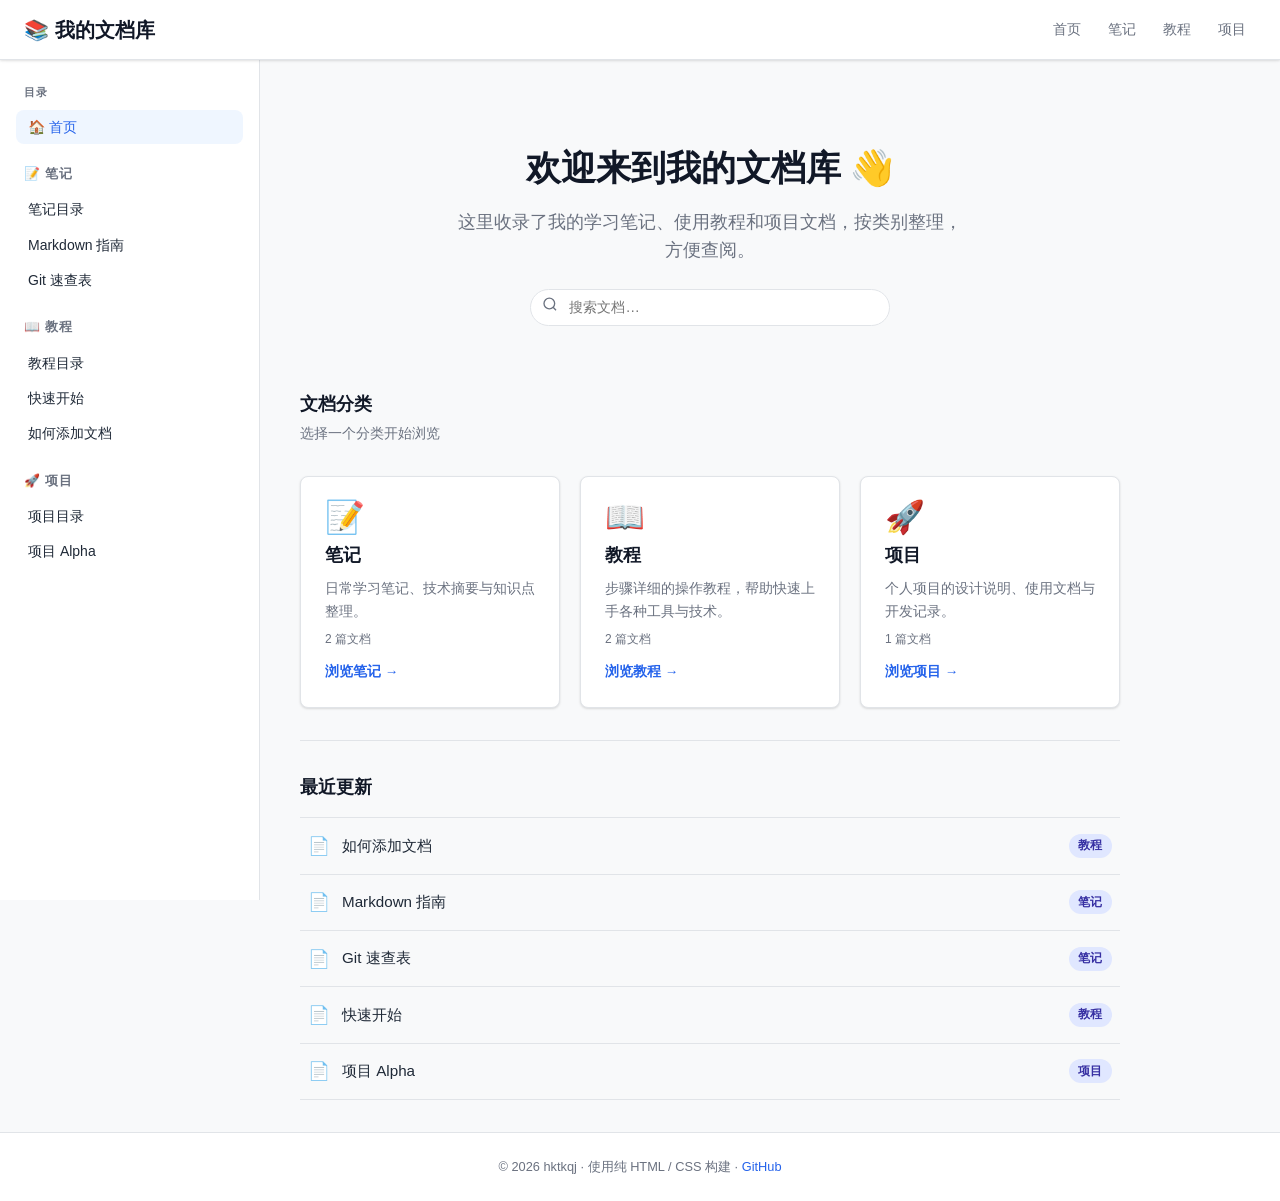
==== index.html @ d7be55c1 "Create personal document sharing site with TOC, categories and sample docs" ====
<!DOCTYPE html>
<html lang="zh-CN">
<head>
  <meta charset="UTF-8" />
  <meta name="viewport" content="width=device-width, initial-scale=1.0" />
  <title>我的文档库</title>
  <link rel="stylesheet" href="css/style.css" />
</head>
<body>

<!-- ===== Header ===== -->
<header class="site-header">
  <button class="menu-toggle" aria-label="切换侧边栏" aria-expanded="false">
    <svg width="20" height="20" viewBox="0 0 24 24" fill="none" stroke="currentColor" stroke-width="2">
      <line x1="3" y1="6" x2="21" y2="6"/>
      <line x1="3" y1="12" x2="21" y2="12"/>
      <line x1="3" y1="18" x2="21" y2="18"/>
    </svg>
  </button>
  <div class="logo"><a href="index.html">📚 我的文档库</a></div>
  <nav>
    <a href="index.html">首页</a>
    <a href="docs/notes/index.html">笔记</a>
    <a href="docs/guides/index.html">教程</a>
    <a href="docs/projects/index.html">项目</a>
  </nav>
</header>

<div class="site-wrapper">

  <!-- ===== Sidebar ===== -->
  <aside class="sidebar">
    <div class="sidebar-title">目录</div>
    <ul>
      <li><a href="index.html">🏠 首页</a></li>
    </ul>

    <div class="sidebar-category">
      <div class="sidebar-category-title">📝 笔记</div>
      <ul>
        <li><a href="docs/notes/index.html">笔记目录</a></li>
        <li><a href="docs/notes/markdown-guide.html">Markdown 指南</a></li>
        <li><a href="docs/notes/git-cheatsheet.html">Git 速查表</a></li>
      </ul>
    </div>

    <div class="sidebar-category">
      <div class="sidebar-category-title">📖 教程</div>
      <ul>
        <li><a href="docs/guides/index.html">教程目录</a></li>
        <li><a href="docs/guides/getting-started.html">快速开始</a></li>
        <li><a href="docs/guides/how-to-add-docs.html">如何添加文档</a></li>
      </ul>
    </div>

    <div class="sidebar-category">
      <div class="sidebar-category-title">🚀 项目</div>
      <ul>
        <li><a href="docs/projects/index.html">项目目录</a></li>
        <li><a href="docs/projects/project-alpha.html">项目 Alpha</a></li>
      </ul>
    </div>
  </aside>

  <!-- ===== Main ===== -->
  <main class="main-content">

    <section class="hero">
      <h1>欢迎来到我的文档库 👋</h1>
      <p>这里收录了我的学习笔记、使用教程和项目文档，按类别整理，方便查阅。</p>

      <div class="search-bar">
        <span class="search-icon">
          <svg width="16" height="16" viewBox="0 0 24 24" fill="none" stroke="currentColor" stroke-width="2">
            <circle cx="11" cy="11" r="8"/><line x1="21" y1="21" x2="16.65" y2="16.65"/>
          </svg>
        </span>
        <input type="search" placeholder="搜索文档…" aria-label="搜索文档" />
      </div>
    </section>

    <h2 style="font-size:1.1rem;font-weight:700;color:var(--color-heading);margin-bottom:0.25rem;">文档分类</h2>
    <p style="font-size:0.875rem;color:var(--color-text-muted);margin-bottom:0.5rem;">选择一个分类开始浏览</p>

    <div class="category-grid">

      <div class="category-card">
        <div class="card-icon">📝</div>
        <h2>笔记</h2>
        <p>日常学习笔记、技术摘要与知识点整理。</p>
        <span class="doc-count">2 篇文档</span>
        <a class="card-link" href="docs/notes/index.html">浏览笔记 →</a>
      </div>

      <div class="category-card">
        <div class="card-icon">📖</div>
        <h2>教程</h2>
        <p>步骤详细的操作教程，帮助快速上手各种工具与技术。</p>
        <span class="doc-count">2 篇文档</span>
        <a class="card-link" href="docs/guides/index.html">浏览教程 →</a>
      </div>

      <div class="category-card">
        <div class="card-icon">🚀</div>
        <h2>项目</h2>
        <p>个人项目的设计说明、使用文档与开发记录。</p>
        <span class="doc-count">1 篇文档</span>
        <a class="card-link" href="docs/projects/index.html">浏览项目 →</a>
      </div>

    </div>

    <hr style="border:none;border-top:1px solid var(--color-border);margin:2rem 0;" />

    <h2 style="font-size:1.1rem;font-weight:700;color:var(--color-heading);margin-bottom:1rem;">最近更新</h2>
    <ul class="doc-list">
      <li>
        <a href="docs/guides/how-to-add-docs.html">
          <span class="doc-icon">📄</span>
          <span class="doc-title">如何添加文档</span>
          <span class="tag">教程</span>
        </a>
      </li>
      <li>
        <a href="docs/notes/markdown-guide.html">
          <span class="doc-icon">📄</span>
          <span class="doc-title">Markdown 指南</span>
          <span class="tag">笔记</span>
        </a>
      </li>
      <li>
        <a href="docs/notes/git-cheatsheet.html">
          <span class="doc-icon">📄</span>
          <span class="doc-title">Git 速查表</span>
          <span class="tag">笔记</span>
        </a>
      </li>
      <li>
        <a href="docs/guides/getting-started.html">
          <span class="doc-icon">📄</span>
          <span class="doc-title">快速开始</span>
          <span class="tag">教程</span>
        </a>
      </li>
      <li>
        <a href="docs/projects/project-alpha.html">
          <span class="doc-icon">📄</span>
          <span class="doc-title">项目 Alpha</span>
          <span class="tag">项目</span>
        </a>
      </li>
    </ul>

  </main>
</div>

<footer class="site-footer">
  <p>© 2026 hktkqj · 使用纯 HTML / CSS 构建 · <a href="https://github.com/hktkqj/hktkqj.github.io">GitHub</a></p>
</footer>

<script src="js/docs.js"></script>
</body>
</html>
---- css/style.css ----
/* ===== Reset & Base ===== */
*, *::before, *::after {
  box-sizing: border-box;
  margin: 0;
  padding: 0;
}

:root {
  --color-bg: #f8f9fa;
  --color-surface: #ffffff;
  --color-border: #e1e4e8;
  --color-primary: #2563eb;
  --color-primary-dark: #1d4ed8;
  --color-primary-light: #eff6ff;
  --color-text: #1f2937;
  --color-text-muted: #6b7280;
  --color-heading: #111827;
  --color-tag-bg: #e0e7ff;
  --color-tag-text: #3730a3;
  --sidebar-width: 260px;
  --header-height: 60px;
  --radius: 8px;
  --shadow: 0 1px 3px rgba(0, 0, 0, 0.08), 0 1px 2px rgba(0, 0, 0, 0.06);
  --shadow-md: 0 4px 6px -1px rgba(0, 0, 0, 0.1), 0 2px 4px -1px rgba(0, 0, 0, 0.06);
  --transition: 0.2s ease;
  --font-sans: -apple-system, BlinkMacSystemFont, "Segoe UI", Roboto, "Helvetica Neue", Arial, sans-serif;
  --font-mono: "SFMono-Regular", Consolas, "Liberation Mono", Menlo, monospace;
}

html {
  scroll-behavior: smooth;
}

body {
  font-family: var(--font-sans);
  background: var(--color-bg);
  color: var(--color-text);
  line-height: 1.6;
  min-height: 100vh;
}

a {
  color: var(--color-primary);
  text-decoration: none;
  transition: color var(--transition);
}

a:hover {
  color: var(--color-primary-dark);
  text-decoration: underline;
}

/* ===== Site Header ===== */
.site-header {
  position: sticky;
  top: 0;
  z-index: 100;
  height: var(--header-height);
  background: var(--color-surface);
  border-bottom: 1px solid var(--color-border);
  box-shadow: var(--shadow);
  display: flex;
  align-items: center;
  padding: 0 1.5rem;
  gap: 1rem;
}

.site-header .logo {
  font-size: 1.25rem;
  font-weight: 700;
  color: var(--color-heading);
  white-space: nowrap;
}

.site-header .logo a {
  color: inherit;
}

.site-header .logo a:hover {
  color: var(--color-primary);
  text-decoration: none;
}

.site-header nav {
  display: flex;
  align-items: center;
  gap: 0.5rem;
  margin-left: auto;
}

.site-header nav a {
  font-size: 0.9rem;
  color: var(--color-text-muted);
  padding: 0.3rem 0.6rem;
  border-radius: var(--radius);
  transition: background var(--transition), color var(--transition);
}

.site-header nav a:hover {
  background: var(--color-primary-light);
  color: var(--color-primary);
  text-decoration: none;
}

.menu-toggle {
  display: none;
  background: none;
  border: none;
  cursor: pointer;
  padding: 0.4rem;
  color: var(--color-text);
}

/* ===== Layout ===== */
.site-wrapper {
  display: flex;
  min-height: calc(100vh - var(--header-height));
}

/* ===== Sidebar ===== */
.sidebar {
  width: var(--sidebar-width);
  flex-shrink: 0;
  background: var(--color-surface);
  border-right: 1px solid var(--color-border);
  padding: 1.5rem 1rem;
  position: sticky;
  top: var(--header-height);
  height: calc(100vh - var(--header-height));
  overflow-y: auto;
}

.sidebar-title {
  font-size: 0.7rem;
  font-weight: 600;
  letter-spacing: 0.08em;
  text-transform: uppercase;
  color: var(--color-text-muted);
  padding: 0 0.5rem;
  margin-bottom: 0.5rem;
}

.sidebar ul {
  list-style: none;
}

.sidebar ul li + li {
  margin-top: 0.1rem;
}

.sidebar-category {
  margin-top: 1rem;
}

.sidebar-category-title {
  display: flex;
  align-items: center;
  gap: 0.4rem;
  font-size: 0.8rem;
  font-weight: 600;
  color: var(--color-text-muted);
  text-transform: uppercase;
  letter-spacing: 0.06em;
  padding: 0.3rem 0.5rem;
  margin-bottom: 0.2rem;
}

.sidebar a {
  display: block;
  font-size: 0.875rem;
  color: var(--color-text);
  padding: 0.35rem 0.75rem;
  border-radius: var(--radius);
  transition: background var(--transition), color var(--transition);
}

.sidebar a:hover,
.sidebar a.active {
  background: var(--color-primary-light);
  color: var(--color-primary);
  text-decoration: none;
}

/* ===== Main Content ===== */
.main-content {
  flex: 1;
  padding: 2rem 2.5rem;
  max-width: 900px;
}

/* ===== Hero (homepage) ===== */
.hero {
  text-align: center;
  padding: 3rem 1rem 2rem;
}

.hero h1 {
  font-size: 2.2rem;
  font-weight: 800;
  color: var(--color-heading);
  margin-bottom: 0.75rem;
}

.hero p {
  font-size: 1.1rem;
  color: var(--color-text-muted);
  max-width: 520px;
  margin: 0 auto 1.5rem;
}

/* ===== Category Grid ===== */
.category-grid {
  display: grid;
  grid-template-columns: repeat(auto-fill, minmax(240px, 1fr));
  gap: 1.25rem;
  margin: 2rem 0;
}

.category-card {
  background: var(--color-surface);
  border: 1px solid var(--color-border);
  border-radius: var(--radius);
  padding: 1.5rem;
  box-shadow: var(--shadow);
  transition: box-shadow var(--transition), transform var(--transition);
  display: flex;
  flex-direction: column;
  gap: 0.5rem;
}

.category-card:hover {
  box-shadow: var(--shadow-md);
  transform: translateY(-2px);
}

.category-card .card-icon {
  font-size: 2rem;
  line-height: 1;
}

.category-card h2 {
  font-size: 1.1rem;
  font-weight: 700;
  color: var(--color-heading);
}

.category-card p {
  font-size: 0.875rem;
  color: var(--color-text-muted);
  flex: 1;
}

.category-card .card-link {
  font-size: 0.85rem;
  font-weight: 600;
  color: var(--color-primary);
  margin-top: 0.25rem;
}

.category-card .card-link:hover {
  text-decoration: underline;
}

.category-card .doc-count {
  font-size: 0.75rem;
  color: var(--color-text-muted);
}

/* ===== Document List ===== */
.doc-list {
  list-style: none;
  margin-top: 1rem;
}

.doc-list li {
  border-bottom: 1px solid var(--color-border);
}

.doc-list li:first-child {
  border-top: 1px solid var(--color-border);
}

.doc-list a {
  display: flex;
  align-items: center;
  gap: 0.75rem;
  padding: 0.85rem 0.5rem;
  color: var(--color-text);
  font-size: 0.95rem;
  transition: color var(--transition);
}

.doc-list a:hover {
  color: var(--color-primary);
  text-decoration: none;
}

.doc-list .doc-icon {
  font-size: 1.1rem;
  flex-shrink: 0;
}

.doc-list .doc-title {
  font-weight: 500;
  flex: 1;
}

.doc-list a:hover .doc-title {
  text-decoration: underline;
}

/* ===== Page Header ===== */
.page-header {
  margin-bottom: 2rem;
  padding-bottom: 1.5rem;
  border-bottom: 1px solid var(--color-border);
}

.page-header .breadcrumb {
  font-size: 0.8rem;
  color: var(--color-text-muted);
  margin-bottom: 0.75rem;
  display: flex;
  align-items: center;
  gap: 0.3rem;
}

.page-header .breadcrumb a {
  color: var(--color-text-muted);
}

.page-header .breadcrumb a:hover {
  color: var(--color-primary);
}

.page-header h1 {
  font-size: 1.8rem;
  font-weight: 800;
  color: var(--color-heading);
  margin-bottom: 0.5rem;
}

.page-header .page-meta {
  font-size: 0.85rem;
  color: var(--color-text-muted);
  display: flex;
  align-items: center;
  gap: 1rem;
  flex-wrap: wrap;
}

/* ===== Tags ===== */
.tag {
  display: inline-block;
  background: var(--color-tag-bg);
  color: var(--color-tag-text);
  font-size: 0.75rem;
  font-weight: 600;
  padding: 0.15rem 0.6rem;
  border-radius: 999px;
}

/* ===== Article Content ===== */
.article-content h2 {
  font-size: 1.4rem;
  font-weight: 700;
  color: var(--color-heading);
  margin: 2rem 0 0.75rem;
  padding-top: 0.5rem;
}

.article-content h3 {
  font-size: 1.1rem;
  font-weight: 600;
  color: var(--color-heading);
  margin: 1.5rem 0 0.5rem;
}

.article-content p {
  margin-bottom: 1rem;
  color: var(--color-text);
}

.article-content ul,
.article-content ol {
  margin: 0.5rem 0 1rem 1.5rem;
}

.article-content li {
  margin-bottom: 0.4rem;
}

.article-content pre {
  background: #1e1e2e;
  color: #cdd6f4;
  padding: 1rem 1.25rem;
  border-radius: var(--radius);
  overflow-x: auto;
  margin: 1rem 0;
  font-family: var(--font-mono);
  font-size: 0.875rem;
  line-height: 1.6;
}

.article-content code {
  font-family: var(--font-mono);
  font-size: 0.875em;
  background: #f3f4f6;
  padding: 0.15em 0.4em;
  border-radius: 4px;
  color: #be185d;
}

.article-content pre code {
  background: none;
  padding: 0;
  color: inherit;
  font-size: inherit;
}

.article-content blockquote {
  border-left: 4px solid var(--color-primary);
  padding: 0.5rem 1rem;
  margin: 1rem 0;
  background: var(--color-primary-light);
  border-radius: 0 var(--radius) var(--radius) 0;
  color: var(--color-text);
}

.article-content table {
  width: 100%;
  border-collapse: collapse;
  margin: 1rem 0;
  font-size: 0.9rem;
}

.article-content th,
.article-content td {
  border: 1px solid var(--color-border);
  padding: 0.6rem 0.9rem;
  text-align: left;
}

.article-content th {
  background: var(--color-bg);
  font-weight: 600;
  color: var(--color-heading);
}

.article-content hr {
  border: none;
  border-top: 1px solid var(--color-border);
  margin: 2rem 0;
}

/* ===== In-page TOC ===== */
.toc-box {
  background: var(--color-bg);
  border: 1px solid var(--color-border);
  border-radius: var(--radius);
  padding: 1rem 1.25rem;
  margin: 1.5rem 0;
  font-size: 0.875rem;
}

.toc-box .toc-title {
  font-weight: 700;
  color: var(--color-heading);
  margin-bottom: 0.5rem;
}

.toc-box ol {
  margin-left: 1.25rem;
}

.toc-box li {
  margin-bottom: 0.25rem;
}

/* ===== Footer ===== */
.site-footer {
  border-top: 1px solid var(--color-border);
  text-align: center;
  padding: 1.5rem;
  font-size: 0.8rem;
  color: var(--color-text-muted);
  background: var(--color-surface);
}

/* ===== Search Bar ===== */
.search-bar {
  position: relative;
  max-width: 360px;
  margin: 0 auto 2rem;
}

.search-bar input {
  width: 100%;
  padding: 0.6rem 1rem 0.6rem 2.4rem;
  border: 1px solid var(--color-border);
  border-radius: 999px;
  font-size: 0.9rem;
  background: var(--color-surface);
  color: var(--color-text);
  outline: none;
  transition: border-color var(--transition), box-shadow var(--transition);
}

.search-bar input:focus {
  border-color: var(--color-primary);
  box-shadow: 0 0 0 3px rgba(37, 99, 235, 0.15);
}

.search-bar .search-icon {
  position: absolute;
  left: 0.75rem;
  top: 50%;
  transform: translateY(-50%);
  color: var(--color-text-muted);
  pointer-events: none;
}

/* ===== Nav Pills ===== */
.nav-pills {
  display: flex;
  gap: 0.5rem;
  flex-wrap: wrap;
  margin-bottom: 1.5rem;
}

.nav-pills a {
  display: inline-flex;
  align-items: center;
  gap: 0.3rem;
  padding: 0.35rem 0.85rem;
  border-radius: 999px;
  font-size: 0.85rem;
  font-weight: 500;
  color: var(--color-text-muted);
  background: var(--color-surface);
  border: 1px solid var(--color-border);
  transition: all var(--transition);
}

.nav-pills a:hover,
.nav-pills a.active {
  background: var(--color-primary);
  color: #fff;
  border-color: var(--color-primary);
  text-decoration: none;
}

/* ===== Responsive ===== */
@media (max-width: 768px) {
  .sidebar {
    position: fixed;
    left: -100%;
    top: var(--header-height);
    height: calc(100vh - var(--header-height));
    z-index: 90;
    transition: left var(--transition);
    box-shadow: var(--shadow-md);
  }

  .sidebar.open {
    left: 0;
  }

  .menu-toggle {
    display: block;
  }

  .main-content {
    padding: 1.5rem 1rem;
  }

  .hero h1 {
    font-size: 1.75rem;
  }

  .category-grid {
    grid-template-columns: 1fr;
  }
}
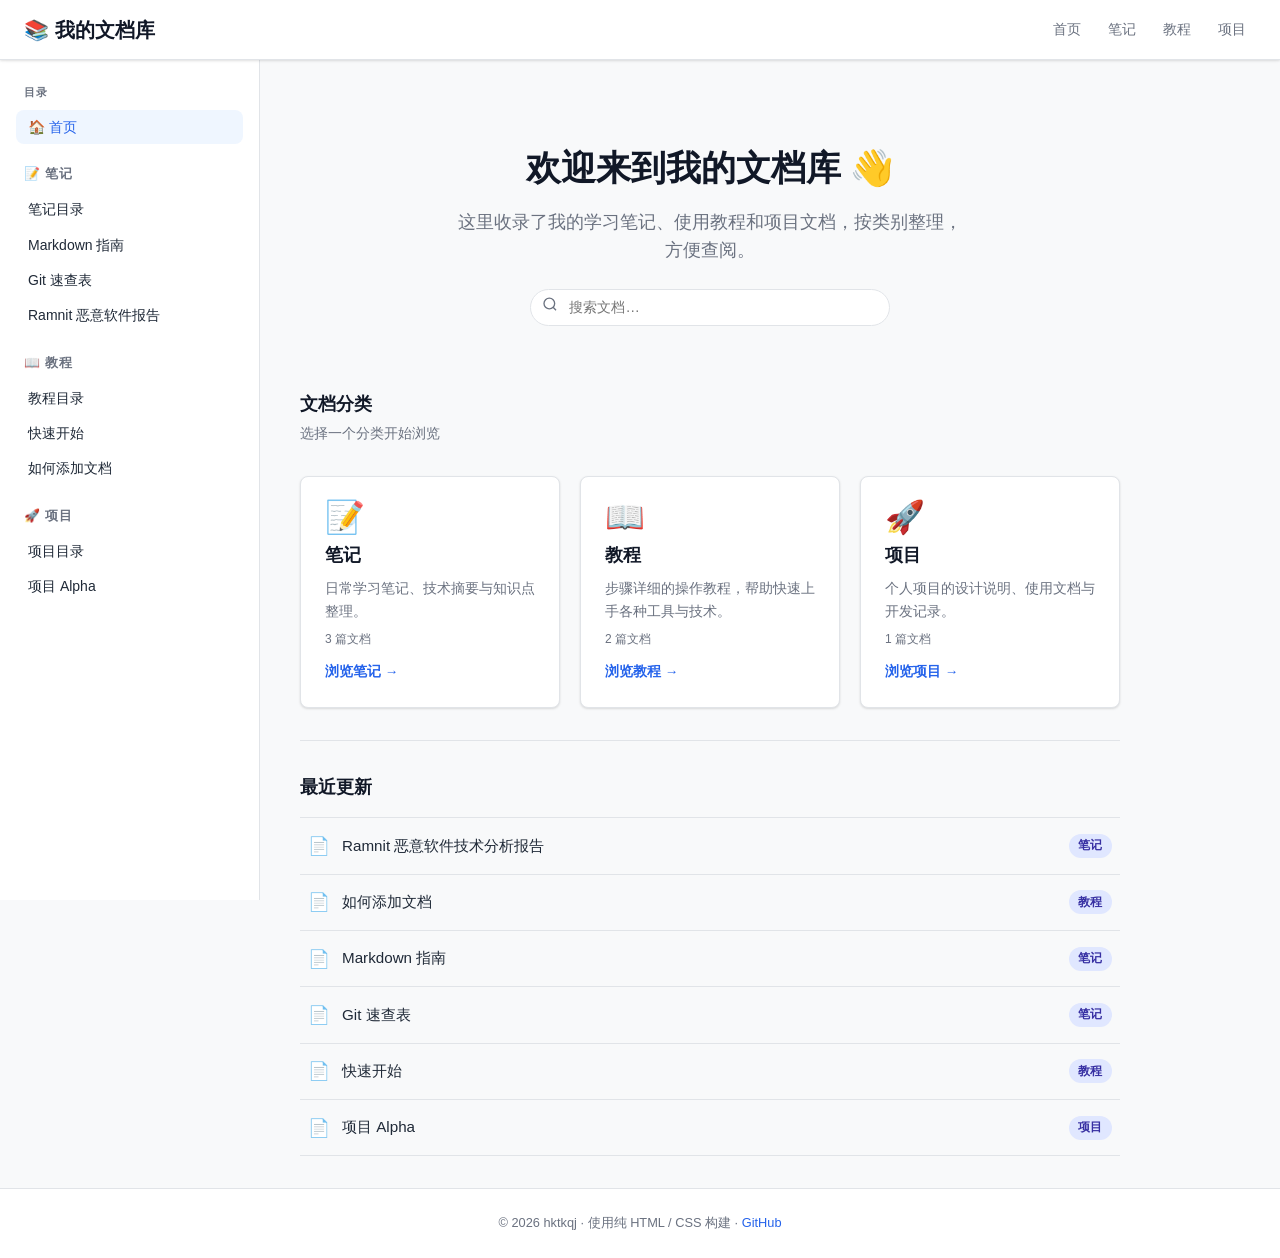
==== commit d84df34f: "Add Ramnit malware report and update documentation links - Created a new document: Ramnit malware te" ====
--- a/index.html
+++ b/index.html
@@ -41,6 +41,7 @@
         <li><a href="docs/notes/index.html">笔记目录</a></li>
         <li><a href="docs/notes/markdown-guide.html">Markdown 指南</a></li>
         <li><a href="docs/notes/git-cheatsheet.html">Git 速查表</a></li>
+        <li><a href="docs/notes/ramnit-malware-report.html">Ramnit 恶意软件报告</a></li>
       </ul>
     </div>
 
@@ -88,7 +89,7 @@
         <div class="card-icon">📝</div>
         <h2>笔记</h2>
         <p>日常学习笔记、技术摘要与知识点整理。</p>
-        <span class="doc-count">2 篇文档</span>
+        <span class="doc-count">3 篇文档</span>
         <a class="card-link" href="docs/notes/index.html">浏览笔记 →</a>
       </div>
 
@@ -114,6 +115,13 @@
 
     <h2 style="font-size:1.1rem;font-weight:700;color:var(--color-heading);margin-bottom:1rem;">最近更新</h2>
     <ul class="doc-list">
+      <li>
+        <a href="docs/notes/ramnit-malware-report.html">
+          <span class="doc-icon">📄</span>
+          <span class="doc-title">Ramnit 恶意软件技术分析报告</span>
+          <span class="tag">笔记</span>
+        </a>
+      </li>
       <li>
         <a href="docs/guides/how-to-add-docs.html">
           <span class="doc-icon">📄</span>
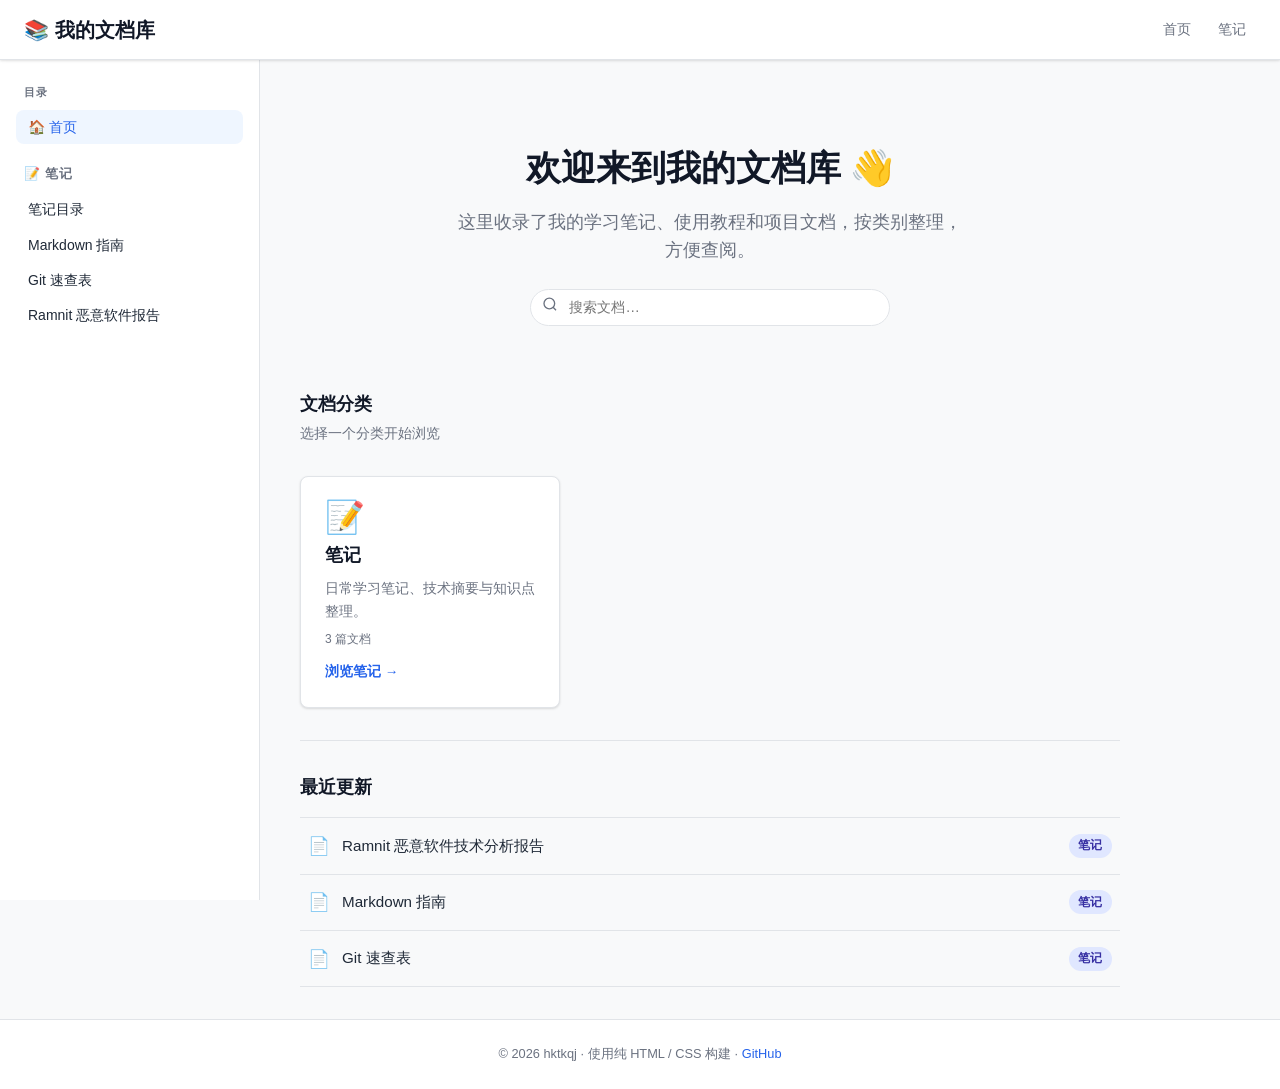
==== commit 413c294c: "删除不再需要的文档和相关链接，简化项目结构" ====
--- a/index.html
+++ b/index.html
@@ -21,8 +21,6 @@
   <nav>
     <a href="index.html">首页</a>
     <a href="docs/notes/index.html">笔记</a>
-    <a href="docs/guides/index.html">教程</a>
-    <a href="docs/projects/index.html">项目</a>
   </nav>
 </header>
 
@@ -42,23 +40,6 @@
         <li><a href="docs/notes/markdown-guide.html">Markdown 指南</a></li>
         <li><a href="docs/notes/git-cheatsheet.html">Git 速查表</a></li>
         <li><a href="docs/notes/ramnit-malware-report.html">Ramnit 恶意软件报告</a></li>
-      </ul>
-    </div>
-
-    <div class="sidebar-category">
-      <div class="sidebar-category-title">📖 教程</div>
-      <ul>
-        <li><a href="docs/guides/index.html">教程目录</a></li>
-        <li><a href="docs/guides/getting-started.html">快速开始</a></li>
-        <li><a href="docs/guides/how-to-add-docs.html">如何添加文档</a></li>
-      </ul>
-    </div>
-
-    <div class="sidebar-category">
-      <div class="sidebar-category-title">🚀 项目</div>
-      <ul>
-        <li><a href="docs/projects/index.html">项目目录</a></li>
-        <li><a href="docs/projects/project-alpha.html">项目 Alpha</a></li>
       </ul>
     </div>
   </aside>
@@ -93,22 +74,6 @@
         <a class="card-link" href="docs/notes/index.html">浏览笔记 →</a>
       </div>
 
-      <div class="category-card">
-        <div class="card-icon">📖</div>
-        <h2>教程</h2>
-        <p>步骤详细的操作教程，帮助快速上手各种工具与技术。</p>
-        <span class="doc-count">2 篇文档</span>
-        <a class="card-link" href="docs/guides/index.html">浏览教程 →</a>
-      </div>
-
-      <div class="category-card">
-        <div class="card-icon">🚀</div>
-        <h2>项目</h2>
-        <p>个人项目的设计说明、使用文档与开发记录。</p>
-        <span class="doc-count">1 篇文档</span>
-        <a class="card-link" href="docs/projects/index.html">浏览项目 →</a>
-      </div>
-
     </div>
 
     <hr style="border:none;border-top:1px solid var(--color-border);margin:2rem 0;" />
@@ -120,13 +85,6 @@
           <span class="doc-icon">📄</span>
           <span class="doc-title">Ramnit 恶意软件技术分析报告</span>
           <span class="tag">笔记</span>
-        </a>
-      </li>
-      <li>
-        <a href="docs/guides/how-to-add-docs.html">
-          <span class="doc-icon">📄</span>
-          <span class="doc-title">如何添加文档</span>
-          <span class="tag">教程</span>
         </a>
       </li>
       <li>
@@ -143,20 +101,6 @@
           <span class="tag">笔记</span>
         </a>
       </li>
-      <li>
-        <a href="docs/guides/getting-started.html">
-          <span class="doc-icon">📄</span>
-          <span class="doc-title">快速开始</span>
-          <span class="tag">教程</span>
-        </a>
-      </li>
-      <li>
-        <a href="docs/projects/project-alpha.html">
-          <span class="doc-icon">📄</span>
-          <span class="doc-title">项目 Alpha</span>
-          <span class="tag">项目</span>
-        </a>
-      </li>
     </ul>
 
   </main>
